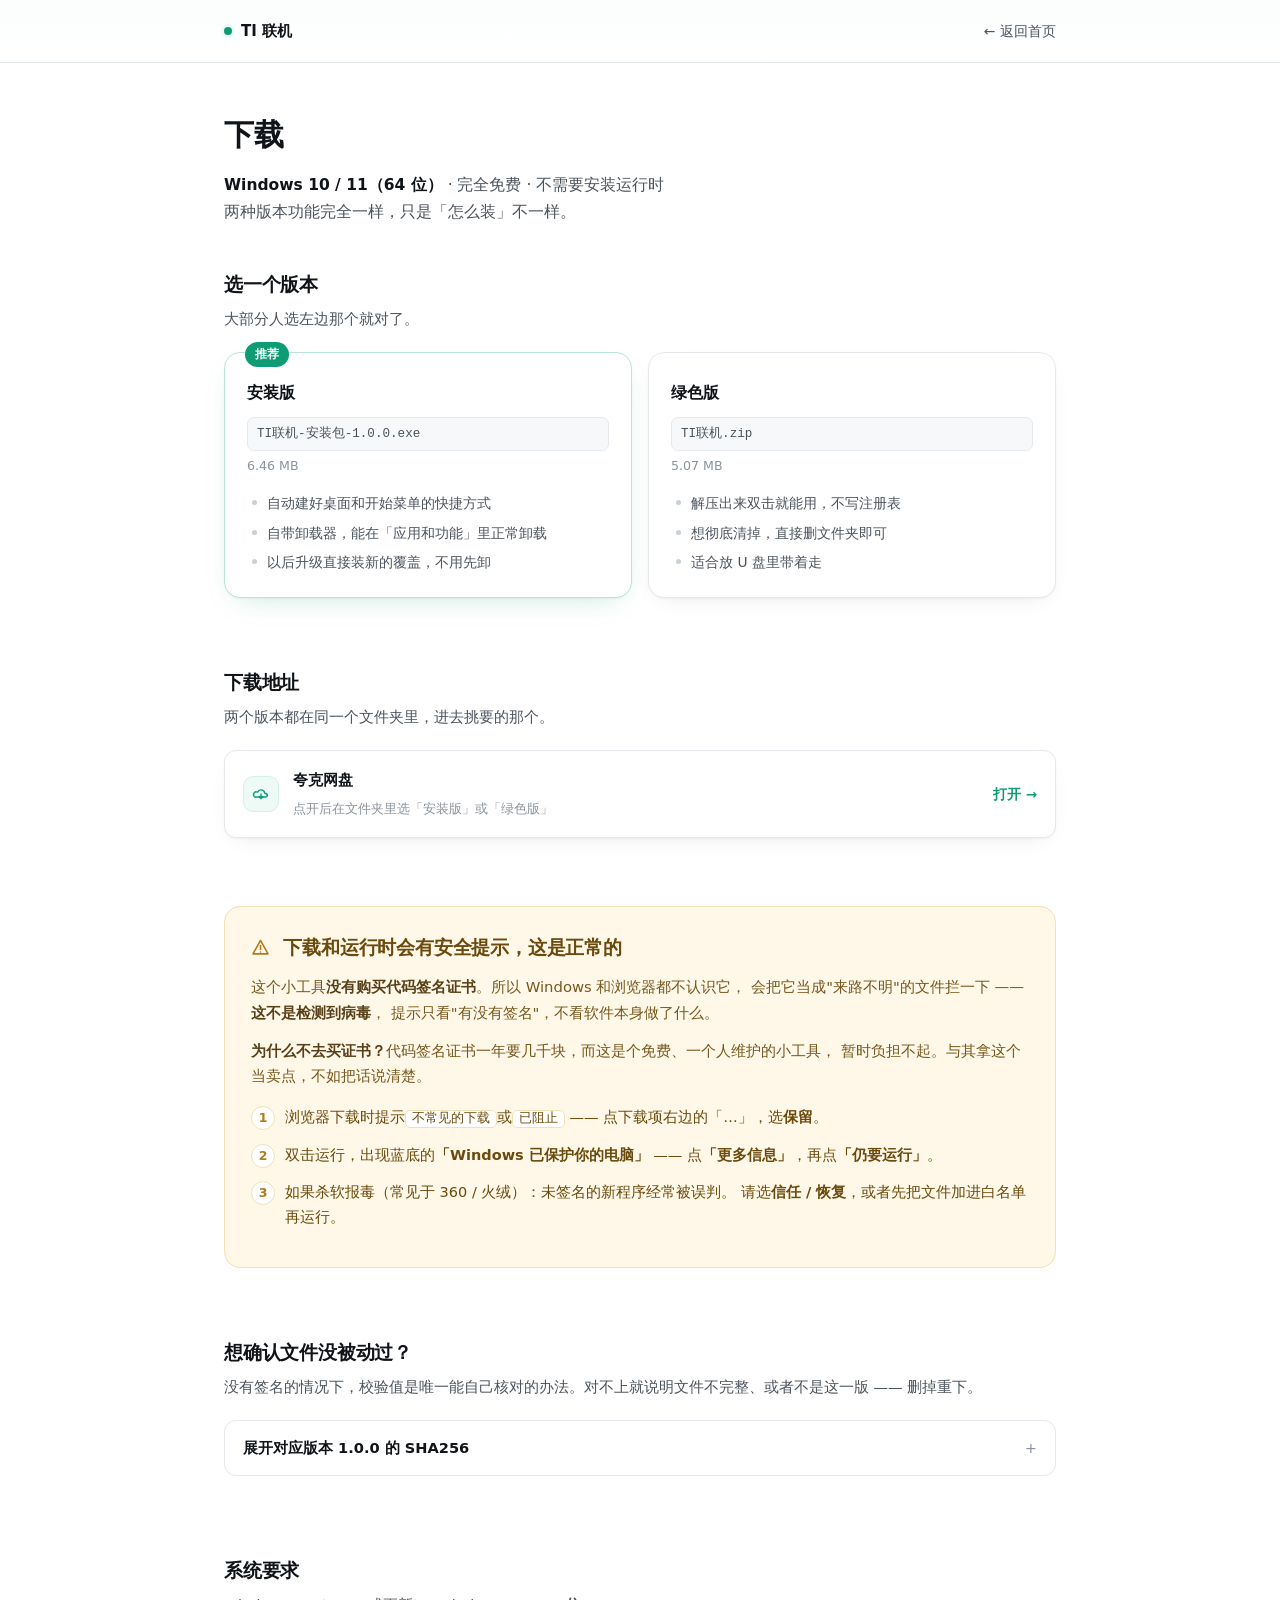
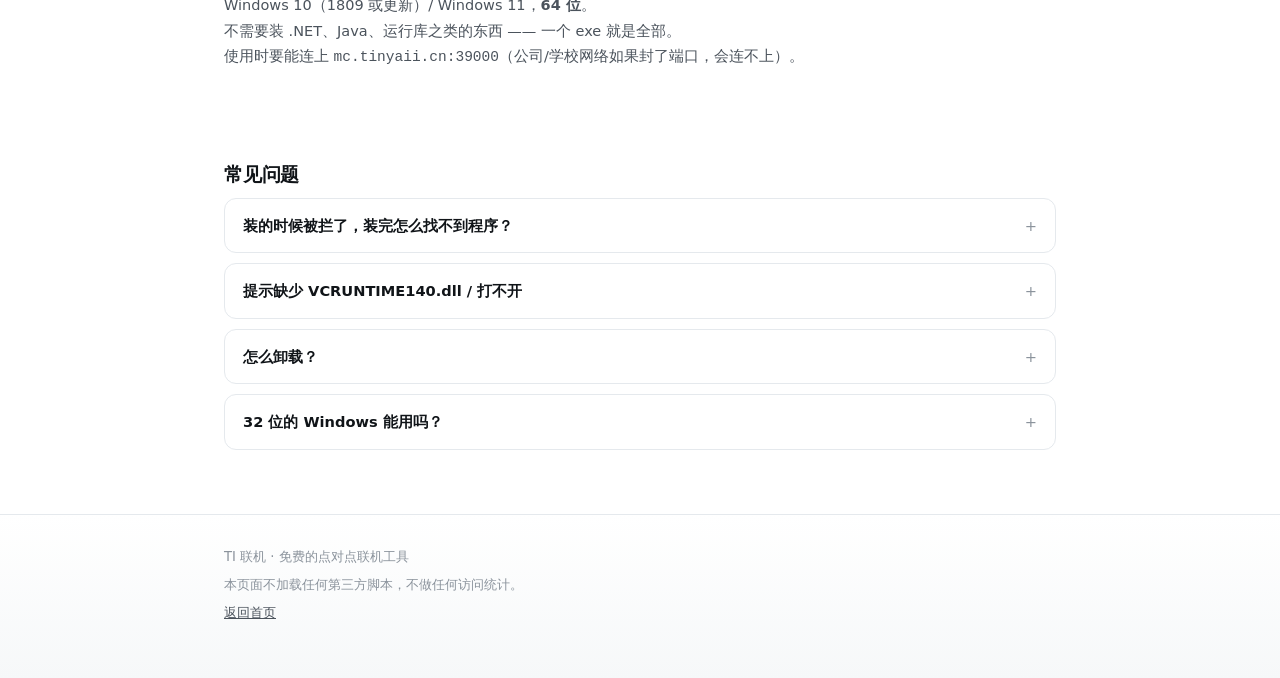
==== download.html @ bfa1cdee "下载页：更新校验值（首次公开发布的最终包）" ====
<!DOCTYPE html>
<html lang="zh-CN">
<head>
<meta charset="utf-8">
<meta name="viewport" content="width=device-width, initial-scale=1">
<title>下载 · TI 联机</title>
<meta name="description" content="下载 TI 联机：Windows 10/11 64 位，完全免费。推荐安装版。">

<!--
  这一页的规矩跟 index.html 一样（别破）：
    · 不放任何第三方脚本、统计代码、字体外链 ✓
    · 图标一律内联 SVG ✓
    · 配色/排版跟 index.html 是**同一套** —— 改主题色要两个文件一起改 ✗

  ⚠️ 硬编码在页面里的东西，换版本时必须一起改：
    · 版本号 1.0.0、两个文件名、文件大小、SHA256（`<details>` 里那两串）
    漏一个就会出现"页面上写着 1.0.0，网盘里已经是 1.0.1" ✗
-->

<style>
  :root {
    --fg: #101418;
    --fg2: #4b535c;
    --hint: #8b939c;
    --line: #e5e9ed;
    --soft: #f6f8f9;
    --accent: #0e9c74;
    --accent-2: #12b085;
    --accent-soft: #eefaf5;
    --warn: #b4791b;
    --warn-soft: #fff8e8;
    --warn-line: #f2e0b6;
    --radius: 16px;
    --shadow: 0 1px 2px rgba(16, 20, 24, .04), 0 8px 24px -12px rgba(16, 20, 24, .12);
  }
  * { box-sizing: border-box; }

  body {
    margin: 0;
    font-family: system-ui, -apple-system, "Segoe UI", "Microsoft YaHei", sans-serif;
    color: var(--fg);
    background: #fff;
    line-height: 1.75;
    -webkit-font-smoothing: antialiased;
  }
  .wrap { max-width: 880px; margin: 0 auto; padding: 0 24px; }

  /* ── 顶栏 ─────────────────────────────────────── */
  .top {
    border-bottom: 1px solid var(--line);
    background: linear-gradient(180deg, #fbfefd, #fff);
  }
  .top .wrap {
    display: flex; align-items: center; justify-content: space-between;
    height: 62px;
  }
  .brand {
    display: inline-flex; align-items: center; gap: 9px;
    text-decoration: none; color: var(--fg);
    font-weight: 650; font-size: 15px;
  }
  .brand .dot {
    width: 8px; height: 8px; border-radius: 50%;
    background: var(--accent); box-shadow: 0 0 0 3px var(--accent-soft);
  }
  .back { font-size: 14px; color: var(--fg2); text-decoration: none; }
  .back:hover { color: var(--accent); }

  /* ── 标题区 ───────────────────────────────────── */
  .head { padding: 46px 0 8px; }
  h1 { font-size: 30px; margin: 0 0 10px; font-weight: 700; letter-spacing: -.4px; }
  .lead { color: var(--fg2); font-size: 15.5px; margin: 0; }
  .lead b { color: var(--fg); font-weight: 600; }

  section { padding: 34px 0; }
  h2 {
    font-size: 19px; margin: 0 0 6px; font-weight: 650; letter-spacing: -.2px;
  }
  .sub { color: var(--fg2); font-size: 14.5px; margin: 0 0 20px; }
  p { margin: 0 0 12px; color: var(--fg2); font-size: 14.8px; }

  /* ── 版本卡 ───────────────────────────────────── */
  .vers { display: grid; gap: 16px; grid-template-columns: 1fr 1fr; }
  @media (max-width: 700px) { .vers { grid-template-columns: 1fr; } }

  .ver {
    position: relative;
    background: #fff; border: 1px solid var(--line);
    border-radius: var(--radius); padding: 22px 22px 18px;
    box-shadow: var(--shadow);
  }
  /* 推荐那个用主色描边 + 角标，**不用**放大或阴影对比 —— 两个都很好用，
     只是大部分人装安装版更省事 ✓ */
  .ver.rec { border-color: #b9e6d6; box-shadow: 0 1px 2px rgba(16,20,24,.04), 0 10px 28px -16px rgba(14,156,116,.35); }
  .ver.rec::after {
    content: "推荐";
    position: absolute; top: -11px; left: 20px;
    background: var(--accent); color: #fff;
    font-size: 12px; font-weight: 600; letter-spacing: .2px;
    padding: 2px 10px; border-radius: 999px;
  }
  .ver h3 { font-size: 16px; margin: 4px 0 4px; font-weight: 650; }
  .file {
    font-family: ui-monospace, SFMono-Regular, Menlo, Consolas, monospace;
    font-size: 12.6px; color: var(--fg2);
    background: var(--soft); border: 1px solid var(--line);
    border-radius: 7px; padding: 5px 9px;
    display: block; margin: 10px 0 4px;
    overflow-wrap: anywhere;
  }
  .size { font-size: 12.6px; color: var(--hint); margin: 0 0 14px; }
  .ver ul { margin: 0; padding: 0; list-style: none; }
  .ver li {
    position: relative; padding-left: 20px;
    font-size: 13.8px; color: var(--fg2); margin-bottom: 5px;
  }
  .ver li::before {
    content: ""; position: absolute; left: 5px; top: 9px;
    width: 5px; height: 5px; border-radius: 50%; background: #c9d1d8;
  }

  /* ── 渠道 ─────────────────────────────────────── */
  .chans { display: grid; gap: 12px; }
  .chan {
    display: flex; align-items: center; gap: 14px;
    padding: 15px 18px;
    background: #fff; border: 1px solid var(--line);
    border-radius: 12px; text-decoration: none; color: var(--fg);
    box-shadow: var(--shadow);
    transition: border-color .14s, transform .14s;
  }
  .chan:hover { border-color: #b9e6d6; transform: translateY(-1px); }
  .chan .ico {
    flex: 0 0 auto; width: 36px; height: 36px; border-radius: 10px;
    display: flex; align-items: center; justify-content: center;
    background: var(--accent-soft); border: 1px solid #d6f0e6;
  }
  .chan .ico svg { width: 18px; height: 18px; stroke: var(--accent); fill: none; stroke-width: 1.9; stroke-linecap: round; stroke-linejoin: round; }
  .chan .txt { flex: 1; min-width: 0; }
  .chan .name { font-weight: 600; font-size: 14.8px; }
  .chan .meta { font-size: 12.8px; color: var(--hint); }
  .chan .go { color: var(--accent); font-size: 13.5px; font-weight: 600; white-space: nowrap; }

  /* ── 提示框（没签名这件事，要显眼但不能像报错）── */
  .warn {
    background: var(--warn-soft);
    border: 1px solid var(--warn-line);
    border-radius: var(--radius);
    padding: 24px 26px;
  }
  .warn h2 { color: #6b4a0d; }
  .warn h2 .ico2 { vertical-align: -3px; margin-right: 7px; }
  .warn h2 .ico2 svg { width: 19px; height: 19px; stroke: var(--warn); fill: none; stroke-width: 2; stroke-linecap: round; stroke-linejoin: round; }
  .warn p { color: #6b4a0d; opacity: .92; }
  .warn p b { color: #4a3208; }
  .steps { counter-reset: w; margin: 16px 0 0; padding: 0; list-style: none; }
  .steps li {
    counter-increment: w; position: relative;
    padding: 0 0 0 34px; margin-bottom: 12px;
    font-size: 14.5px; color: #6b4a0d;
  }
  .steps li::before {
    content: counter(w);
    position: absolute; left: 0; top: 1px;
    width: 22px; height: 22px; border-radius: 50%;
    background: #fff; border: 1px solid var(--warn-line);
    color: var(--warn); font-size: 12.5px; font-weight: 700;
    display: flex; align-items: center; justify-content: center;
  }
  .steps code, .warn code {
    background: #fff; border: 1px solid var(--warn-line);
    padding: 1px 6px; border-radius: 5px;
    font-family: ui-monospace, Consolas, monospace; font-size: 12.6px;
  }

  /* ── 常见问题 ─────────────────────────────────── */
  details {
    border: 1px solid var(--line); border-radius: 12px;
    padding: 14px 18px; margin-bottom: 10px; background: #fff;
  }
  details[open] { box-shadow: var(--shadow); }
  summary {
    cursor: pointer; font-weight: 600; font-size: 14.6px;
    list-style: none; display: flex; justify-content: space-between; gap: 12px;
  }
  summary::-webkit-details-marker { display: none; }
  summary::after { content: "+"; color: var(--hint); font-weight: 400; }
  details[open] summary::after { content: "−"; }
  details p { margin: 12px 0 0; font-size: 14.2px; }

  .hash {
    font-family: ui-monospace, SFMono-Regular, Menlo, Consolas, monospace;
    font-size: 12.2px; color: var(--fg2);
    background: var(--soft); border: 1px solid var(--line);
    border-radius: 7px; padding: 9px 11px; margin: 8px 0 14px;
    overflow-wrap: anywhere; user-select: all;
  }
  .hash b { color: var(--fg); font-weight: 600; font-family: inherit; display: block; margin-bottom: 3px; }

  footer {
    border-top: 1px solid var(--line);
    background: linear-gradient(180deg, #fff, var(--soft));
    padding: 30px 0 50px; margin-top: 20px;
  }
  footer p { font-size: 13.2px; color: var(--hint); margin: 0 0 5px; }
  footer a { color: var(--fg2); }
</style>
</head>
<body>

<div class="top">
  <div class="wrap">
    <a class="brand" href="index.html"><span class="dot"></span>TI 联机</a>
    <a class="back" href="index.html">← 返回首页</a>
  </div>
</div>

<div class="wrap">
  <div class="head">
    <h1>下载</h1>
    <p class="lead">
      <b>Windows 10 / 11（64 位）</b> · 完全免费 · 不需要安装运行时<br>
      两种版本功能完全一样，只是「怎么装」不一样。
    </p>
  </div>

  <!-- ══════════ 版本 ══════════ -->
  <section>
    <h2>选一个版本</h2>
    <p class="sub">大部分人选左边那个就对了。</p>

    <div class="vers">
      <div class="ver rec">
        <h3>安装版</h3>
        <span class="file">TI联机-安装包-1.0.0.exe</span>
        <p class="size">6.46 MB</p>
        <ul>
          <li>自动建好桌面和开始菜单的快捷方式</li>
          <li>自带卸载器，能在「应用和功能」里正常卸载</li>
          <li>以后升级直接装新的覆盖，不用先卸</li>
        </ul>
      </div>

      <div class="ver">
        <h3>绿色版</h3>
        <span class="file">TI联机.zip</span>
        <p class="size">5.07 MB</p>
        <ul>
          <li>解压出来双击就能用，不写注册表</li>
          <li>想彻底清掉，直接删文件夹即可</li>
          <li>适合放 U 盘里带着走</li>
        </ul>
      </div>
    </div>
  </section>

  <!-- ══════════ 渠道 ══════════ -->
  <section>
    <h2>下载地址</h2>
    <p class="sub">两个版本都在同一个文件夹里，进去挑要的那个。</p>

    <div class="chans">
      <a class="chan" href="https://pan.quark.cn/s/40f876a211f3" target="_blank" rel="noopener noreferrer">
        <span class="ico">
          <svg viewBox="0 0 24 24"><path d="M20.5 14.5a3.5 3.5 0 0 0-3.5-3.5 5 5 0 0 0-9.6-1.4A3.6 3.6 0 0 0 4 16h13a3.5 3.5 0 0 0 3.5-1.5Z"/><path d="M12 12v6"/><path d="m9.5 15.5 2.5 2.5 2.5-2.5"/></svg>
        </span>
        <span class="txt">
          <span class="name">夸克网盘</span><br>
          <span class="meta">点开后在文件夹里选「安装版」或「绿色版」</span>
        </span>
        <span class="go">打开 →</span>
      </a>

      <!-- 以后加渠道就照着上面这块复制一份，换掉 href / 名字 / 说明 ✓ -->
    </div>
  </section>

  <!-- ══════════ 安全提示（重点） ══════════ -->
  <section>
    <div class="warn">
      <h2>
        <span class="ico2"><svg viewBox="0 0 24 24"><path d="M12 3 2.5 20h19z"/><path d="M12 9.5v5"/><path d="M12 17.6v.1"/></svg></span>
        下载和运行时会有安全提示，这是正常的
      </h2>
      <p>
        这个小工具<b>没有购买代码签名证书</b>。所以 Windows 和浏览器都不认识它，
        会把它当成"来路不明"的文件拦一下 —— <b>这不是检测到病毒</b>，
        提示只看"有没有签名"，不看软件本身做了什么。
      </p>
      <p>
        <b>为什么不去买证书？</b>代码签名证书一年要几千块，而这是个免费、一个人维护的小工具，
        暂时负担不起。与其拿这个当卖点，不如把话说清楚。
      </p>

      <ol class="steps">
        <li>
          浏览器下载时提示<code>不常见的下载</code>或<code>已阻止</code> ——
          点下载项右边的「…」，选<b>保留</b>。
        </li>
        <li>
          双击运行，出现蓝底的<b>「Windows 已保护你的电脑」</b> ——
          点<b>「更多信息」</b>，再点<b>「仍要运行」</b>。
        </li>
        <li>
          如果杀软报毒（常见于 360 / 火绒）：未签名的新程序经常被误判。
          请选<b>信任 / 恢复</b>，或者先把文件加进白名单再运行。
        </li>
      </ol>
    </div>
  </section>

  <!-- ══════════ 校验 ══════════ -->
  <section>
    <h2>想确认文件没被动过？</h2>
    <p class="sub">
      没有签名的情况下，校验值是唯一能自己核对的办法。对不上就说明文件不完整、或者不是这一版 ——
      删掉重下。
    </p>
    <details>
      <summary>展开对应版本 1.0.0 的 SHA256</summary>
      <p>Windows 上在文件所在目录打开 PowerShell，运行 <code>Get-FileHash 文件名 -Algorithm SHA256</code>，对比下面这串。</p>
      <div class="hash"><b>TI联机-安装包-1.0.0.exe</b>b7147c77853a72775f4ddd840be5ca00e1026f063c3a50aef4e646d8b751ac70</div>
      <div class="hash"><b>TI联机.zip</b>e52bb75b97562bea80c7590fb6928999386369133521e5817d3bb708c3403a9c</div>
    </details>
  </section>

  <!-- ══════════ 系统要求 / 常见问题 ══════════ -->
  <section>
    <h2>系统要求</h2>
    <p class="sub">
      Windows 10（1809 或更新）/ Windows 11，<b>64 位</b>。<br>
      不需要装 .NET、Java、运行库之类的东西 —— 一个 exe 就是全部。<br>
      使用时要能连上 <code>mc.tinyaii.cn:39000</code>（公司/学校网络如果封了端口，会连不上）。
    </p>
  </section>

  <section>
    <h2>常见问题</h2>

    <details>
      <summary>装的时候被拦了，装完怎么找不到程序？</summary>
      <p>
        安装版会在桌面和开始菜单里建「TI 联机」。如果桌面没有，去开始菜单搜「TI 联机」；
        再不行就从安装目录直接双击 <code>TI联机.exe</code>。
      </p>
    </details>

    <details>
      <summary>提示缺少 VCRUNTIME140.dll / 打不开</summary>
      <p>
        这个程序是静态编译的，<b>不需要</b>额外运行库。真遇到这种提示，
        多半是下载不完整（文件被截断）—— 按上面的校验值核对一下，对不上就重下。
      </p>
    </details>

    <details>
      <summary>怎么卸载？</summary>
      <p>
        安装版：开始菜单 →「卸载 TI 联机」，或者「设置 → 应用 → 已安装的应用」里找到它卸载。<br>
        绿色版：直接删掉解压出来的文件夹。它在 <code>%AppData%\p2plink</code> 里存了登录状态和设置，
        想彻底清干净就一起删掉。
      </p>
    </details>

    <details>
      <summary>32 位的 Windows 能用吗？</summary>
      <p>不能，只提供 64 位版本。现在的 Windows 10/11 基本都是 64 位。</p>
    </details>
  </section>
</div>

<footer>
  <div class="wrap">
    <p>TI 联机 · 免费的点对点联机工具</p>
    <p>本页面不加载任何第三方脚本，不做任何访问统计。</p>
    <p><a href="index.html">返回首页</a></p>
  </div>
</footer>

</body>
</html>
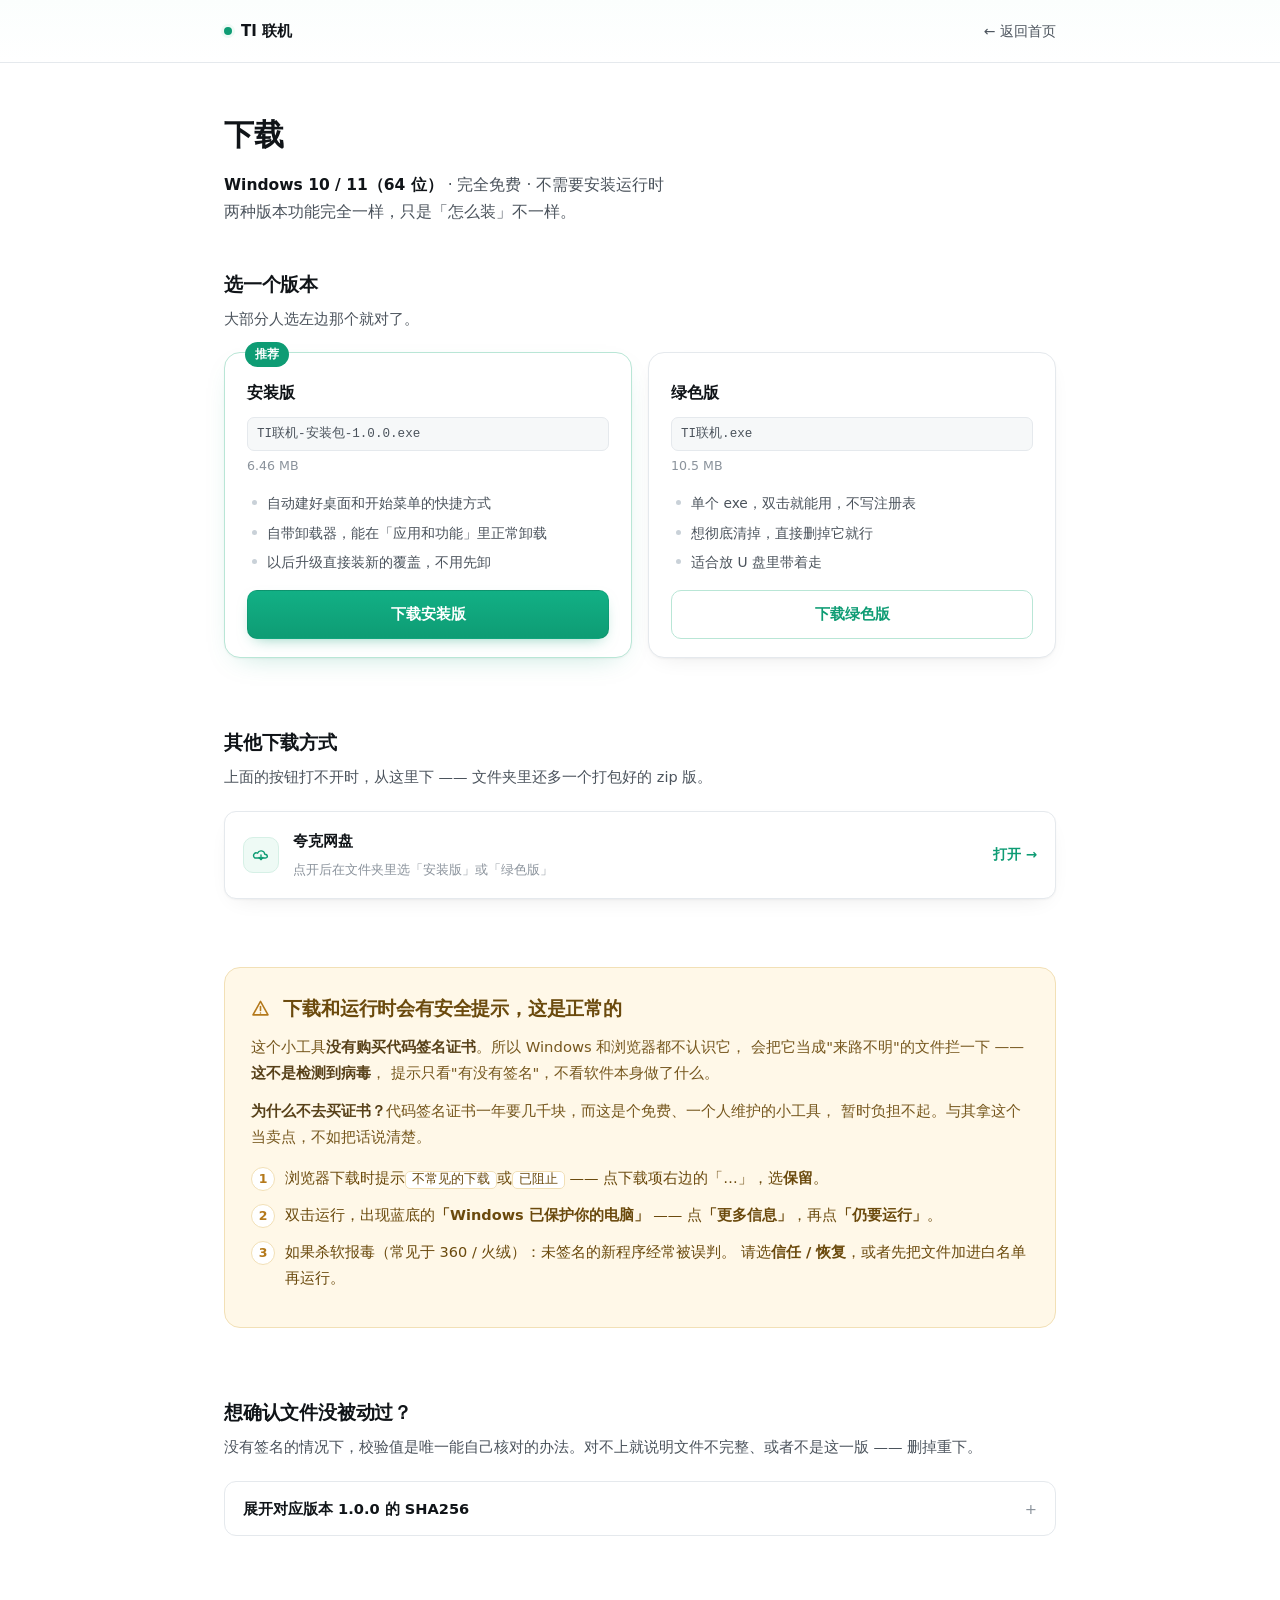
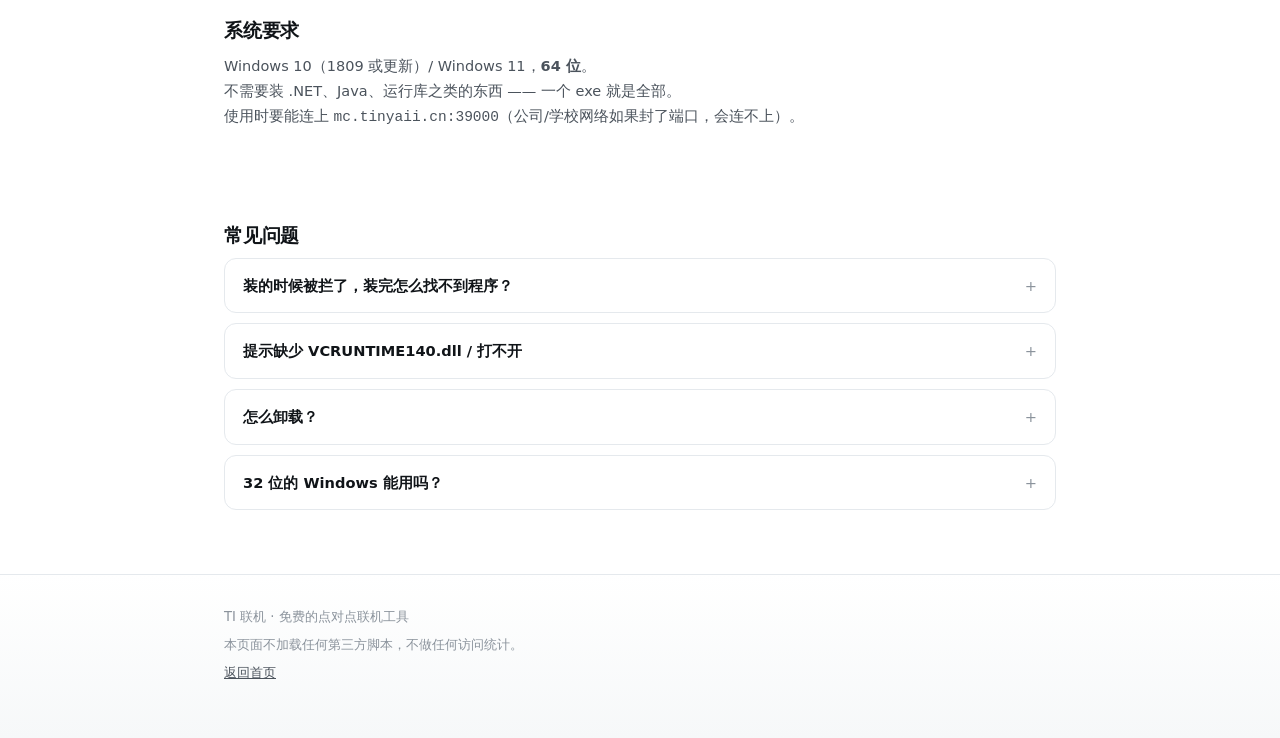
==== commit 78283989: "下载页：加两个直链下载" ====
--- a/download.html
+++ b/download.html
@@ -119,6 +119,23 @@
     width: 5px; height: 5px; border-radius: 50%; background: #c9d1d8;
   }
 
+  /* 版本卡里的下载按钮：主推那个用实心，另一个用描边 */
+  .dl {
+    display: block; text-align: center; text-decoration: none;
+    margin-top: 16px; padding: 11px 16px; border-radius: 10px;
+    font-size: 14.5px; font-weight: 600;
+    background: linear-gradient(180deg, var(--accent-2), var(--accent));
+    color: #fff; border: 1px solid rgba(0, 0, 0, .06);
+    box-shadow: 0 6px 16px -8px rgba(14, 156, 116, .6);
+    transition: transform .12s, box-shadow .12s;
+  }
+  .dl:hover { transform: translateY(-1px); box-shadow: 0 10px 22px -10px rgba(14, 156, 116, .65); }
+  .dl.ghost {
+    background: #fff; color: var(--accent);
+    border: 1px solid #b9e6d6; box-shadow: none;
+  }
+  .dl.ghost:hover { background: var(--accent-soft); box-shadow: none; }
+
   /* ── 渠道 ─────────────────────────────────────── */
   .chans { display: grid; gap: 12px; }
   .chan {
@@ -239,25 +256,27 @@
           <li>自带卸载器，能在「应用和功能」里正常卸载</li>
           <li>以后升级直接装新的覆盖，不用先卸</li>
         </ul>
+        <a class="dl" href="https://links.8uid.com/d/8q8vcv1jigvc">下载安装版</a>
       </div>
 
       <div class="ver">
         <h3>绿色版</h3>
-        <span class="file">TI联机.zip</span>
-        <p class="size">5.07 MB</p>
+        <span class="file">TI联机.exe</span>
+        <p class="size">10.5 MB</p>
         <ul>
-          <li>解压出来双击就能用，不写注册表</li>
-          <li>想彻底清掉，直接删文件夹即可</li>
+          <li>单个 exe，双击就能用，不写注册表</li>
+          <li>想彻底清掉，直接删掉它就行</li>
           <li>适合放 U 盘里带着走</li>
         </ul>
+        <a class="dl ghost" href="https://links.8uid.com/d/708bezl0x76i">下载绿色版</a>
       </div>
     </div>
   </section>
 
   <!-- ══════════ 渠道 ══════════ -->
   <section>
-    <h2>下载地址</h2>
-    <p class="sub">两个版本都在同一个文件夹里，进去挑要的那个。</p>
+    <h2>其他下载方式</h2>
+    <p class="sub">上面的按钮打不开时，从这里下 —— 文件夹里还多一个打包好的 zip 版。</p>
 
     <div class="chans">
       <a class="chan" href="https://pan.quark.cn/s/40f876a211f3" target="_blank" rel="noopener noreferrer">
@@ -320,7 +339,8 @@
       <summary>展开对应版本 1.0.0 的 SHA256</summary>
       <p>Windows 上在文件所在目录打开 PowerShell，运行 <code>Get-FileHash 文件名 -Algorithm SHA256</code>，对比下面这串。</p>
       <div class="hash"><b>TI联机-安装包-1.0.0.exe</b>b7147c77853a72775f4ddd840be5ca00e1026f063c3a50aef4e646d8b751ac70</div>
-      <div class="hash"><b>TI联机.zip</b>e52bb75b97562bea80c7590fb6928999386369133521e5817d3bb708c3403a9c</div>
+      <div class="hash"><b>TI联机.exe</b>403f46ccda5141aa979cc3e3a6c25e65d036acb291ab391121dc7ec84c1d8e56</div>
+      <div class="hash"><b>TI联机.zip（夸克网盘里那个）</b>e52bb75b97562bea80c7590fb6928999386369133521e5817d3bb708c3403a9c</div>
     </details>
   </section>
 
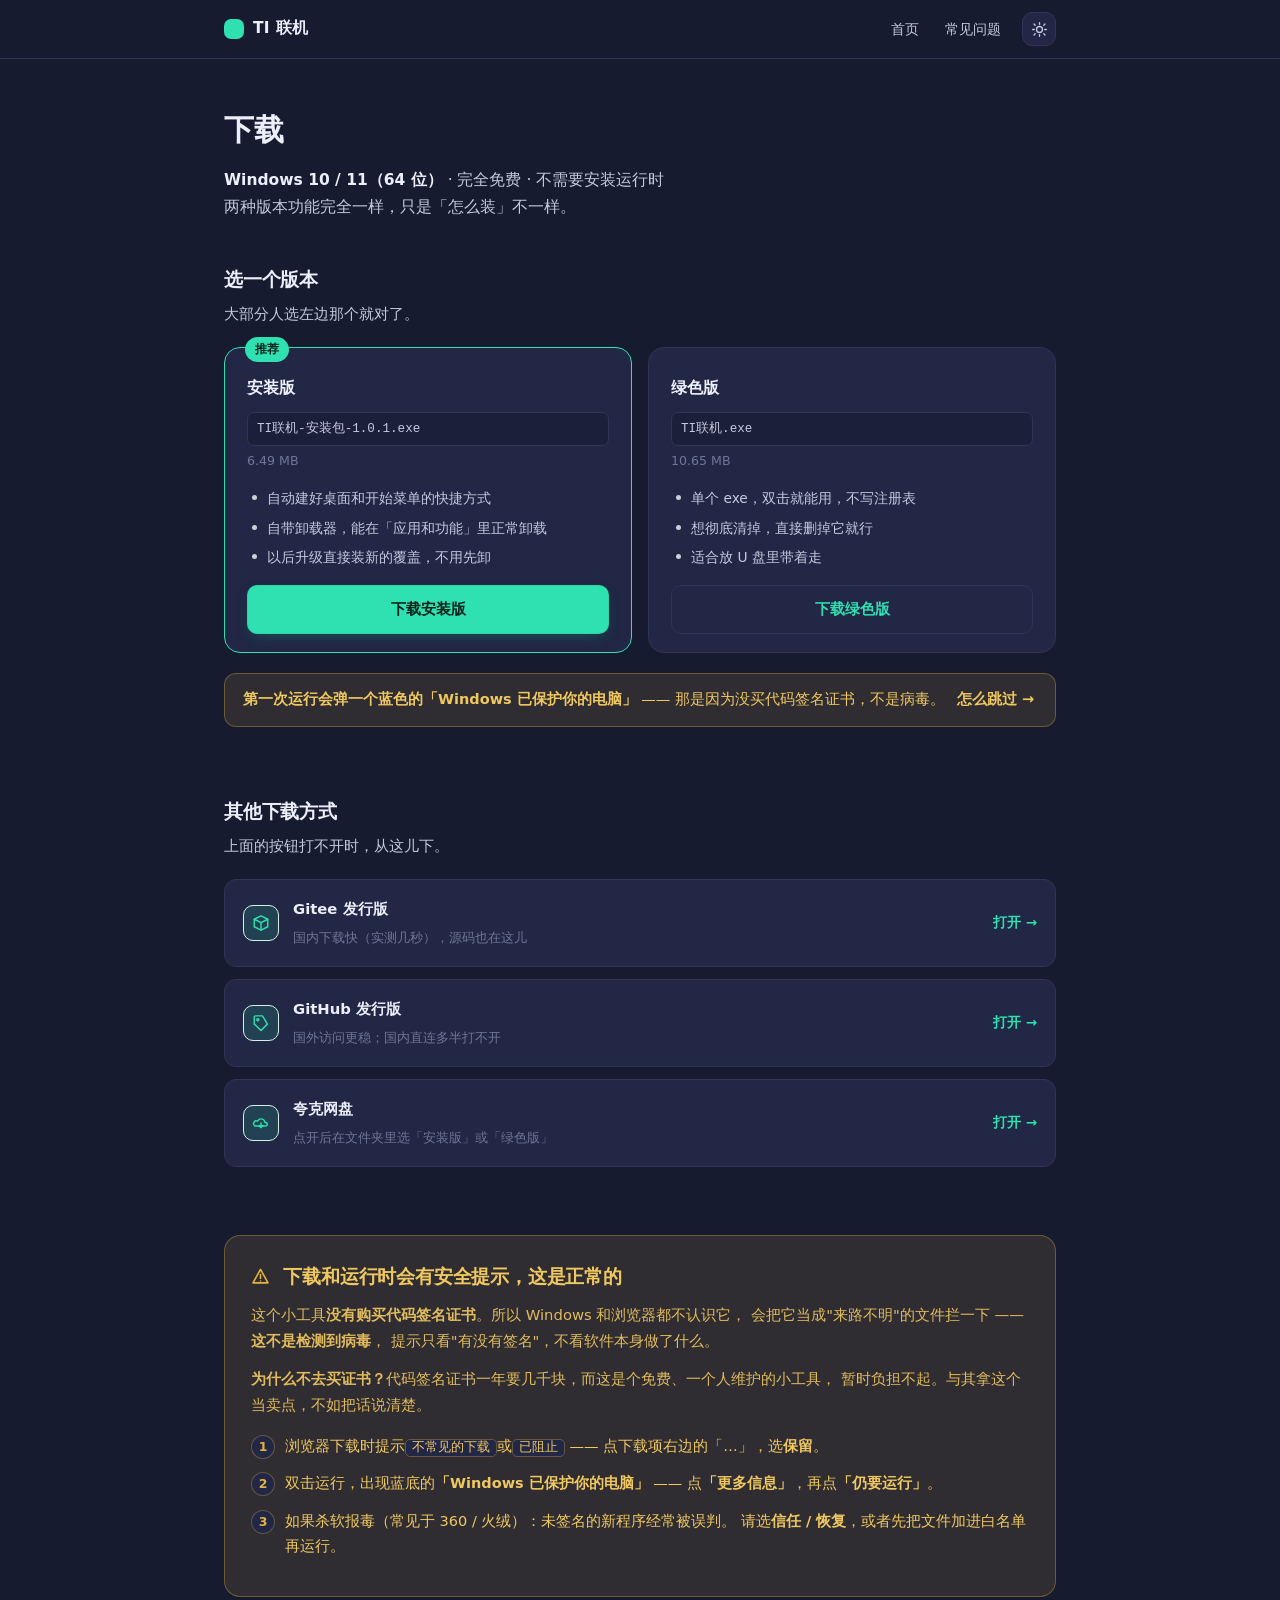
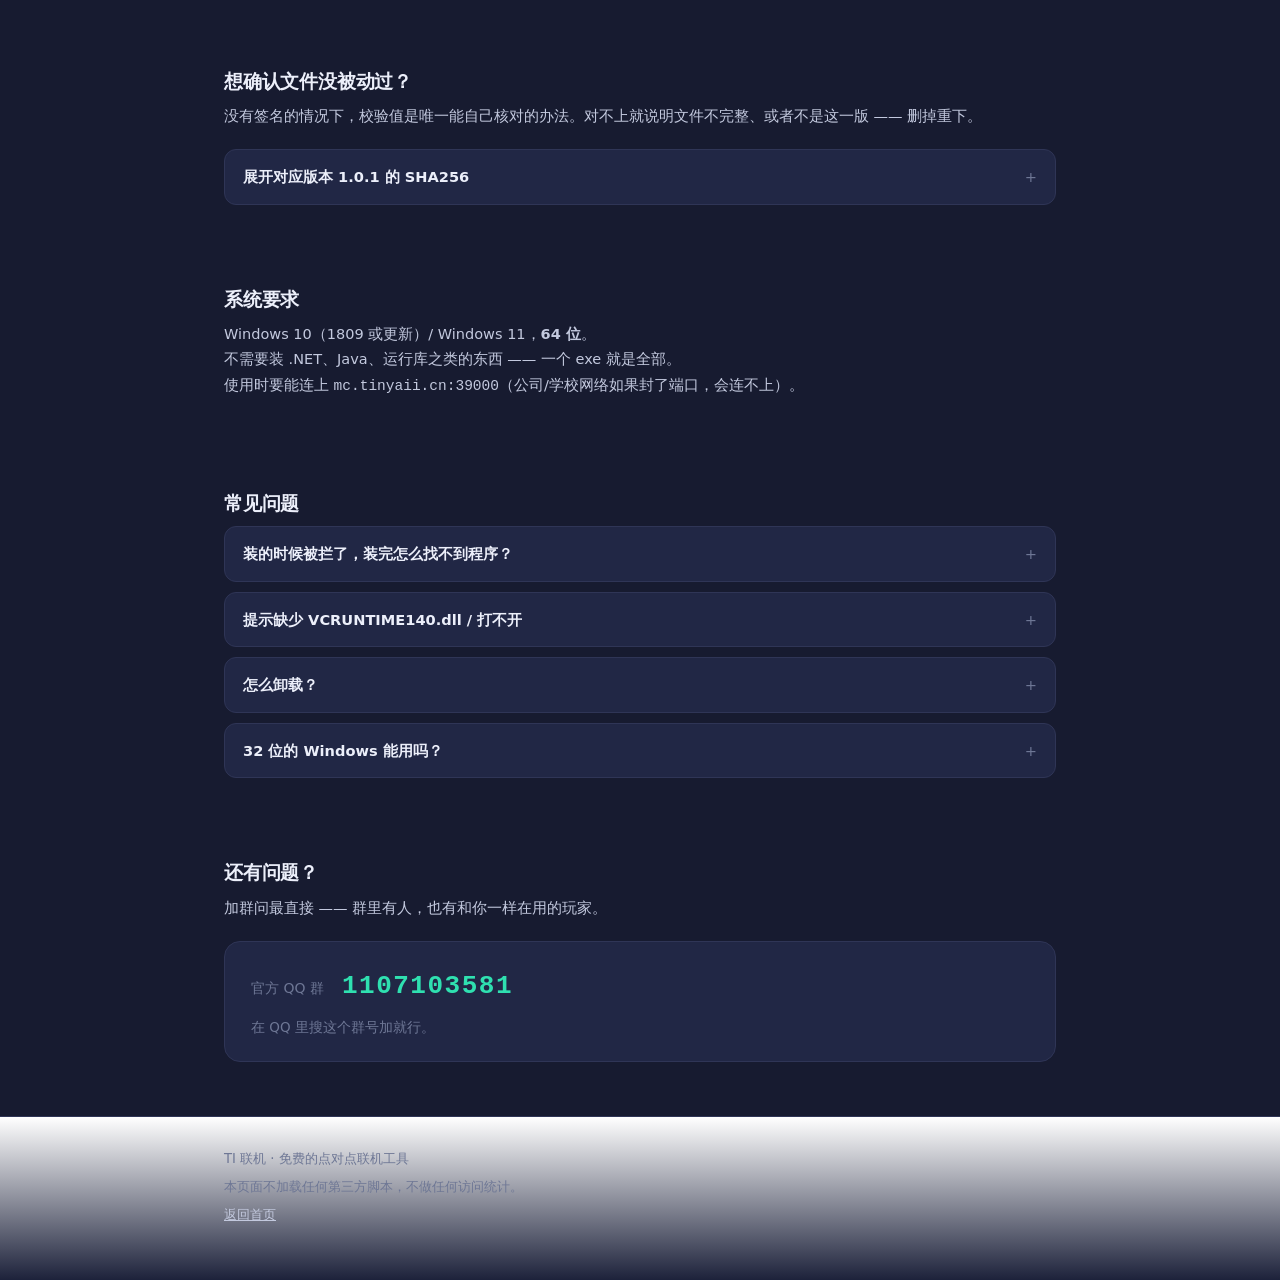
==== commit f7d5ffcc: "移除面板源码：面板改为私有维护，公开仓库不再包含 cmd/panel" ====
--- a/download.html
+++ b/download.html
@@ -2,6 +2,11 @@
 <html lang="zh-CN">
 <head>
 <meta charset="utf-8">
+<link rel="icon" type="image/png" sizes="16x16" href="favicon-16.png">
+<link rel="icon" type="image/png" sizes="32x32" href="favicon-32.png">
+<link rel="icon" type="image/png" sizes="48x48" href="favicon-48.png">
+<link rel="apple-touch-icon" href="apple-touch-icon.png">
+
 <meta name="viewport" content="width=device-width, initial-scale=1">
 <title>下载 · TI 联机</title>
 <meta name="description" content="下载 TI 联机：Windows 10/11 64 位，完全免费。推荐安装版。">
@@ -13,33 +18,97 @@
     · 配色/排版跟 index.html 是**同一套** —— 改主题色要两个文件一起改 ✗
 
   ⚠️ 硬编码在页面里的东西，换版本时必须一起改：
-    · 版本号 1.0.0、两个文件名、文件大小、SHA256（`<details>` 里那两串）
-    漏一个就会出现"页面上写着 1.0.0，网盘里已经是 1.0.1" ✗
+    · 版本号 1.0.1、两个文件名、文件大小、SHA256（`<details>` 里那两串）
+    漏一个就会出现"页面上写着 1.0.1，网盘里已经是 1.0.2" ✗
 -->
 
+<script>
+  (function () {
+    var t = 'dark';
+    try { t = localStorage.getItem('ti-theme') || 'dark'; } catch (e) {}
+    document.documentElement.setAttribute('data-theme', t);
+  })();
+</script>
 <style>
+  /* 配色：两套，默认深色 —— 跟 index.html 同一套值（照抄客户端）✓ */
   :root {
+    --bg: #171b30;
+    --bg2: #12152a;
+    --card: #212745;
+    --soft: #1b2039;
+    --line: #2f3556;
+    --line-soft: #272c4a;
+    --fg: #eceffa;
+    --fg2: #c3c9de;
+    --hint: #6e7795;
+    --accent: #2fe0b0;
+    --accent-fg: #08211b;
+    --accent-soft: rgba(47, 224, 176, .14);
+    --warn: #e3b341;
+    --warn-soft: rgba(227, 179, 65, .12);
+    --warn-line: rgba(227, 179, 65, .34);
+    --warn-fg: #f0c860;
+    --ok: #4ade80;
+    --err: #ff7b7b;
+    --radius: 16px;
+    --shadow: none;
+    color-scheme: dark;
+  }
+
+  [data-theme="light"] {
+    --bg: #ffffff;
+    --bg2: #f6f7f9;
+    --card: #ffffff;
+    --soft: #f6f8f9;
+    --line: #e5e9ed;
+    --line-soft: #eff1f4;
     --fg: #101418;
     --fg2: #4b535c;
     --hint: #8b939c;
-    --line: #e5e9ed;
-    --soft: #f6f8f9;
-    --accent: #0e9c74;
-    --accent-2: #12b085;
-    --accent-soft: #eefaf5;
+    --accent: #4f46e5;
+    --accent-fg: #ffffff;
+    --accent-soft: #eef0ff;
     --warn: #b4791b;
     --warn-soft: #fff8e8;
     --warn-line: #f2e0b6;
-    --radius: 16px;
+    --warn-fg: #6b4a0d;
+    --ok: #12a05c;
+    --err: #d23b3b;
     --shadow: 0 1px 2px rgba(16, 20, 24, .04), 0 8px 24px -12px rgba(16, 20, 24, .12);
-  }
+    color-scheme: light;
+  }
+
+  /* 顶部导航（下载页用简化版） */
+  .nav { position: fixed; top: 0; left: 0; right: 0; z-index: 50;
+         background: var(--bg); border-bottom: 1px solid var(--line); }
+  .nav-in { display: flex; align-items: center; gap: 20px; height: 58px; }
+  .nav-brand { display: flex; align-items: center; gap: 9px;
+               font-size: 15.5px; font-weight: 700; color: var(--fg);
+               text-decoration: none; letter-spacing: .3px; }
+  .nav-brand .mark { width: 20px; height: 20px; border-radius: 7px; flex: none; background: var(--accent); }
+  .nav-links { display: flex; align-items: center; gap: 4px; margin-left: auto; }
+  .nav-links > a { padding: 7px 11px; border-radius: 9px; font-size: 14px;
+                   color: var(--fg2); text-decoration: none; }
+  .nav-links > a:hover { background: var(--accent-soft); color: var(--accent); }
+  .theme-btn { display: flex; align-items: center; justify-content: center;
+               width: 34px; height: 34px; margin-left: 6px;
+               border: 1px solid var(--line); border-radius: 10px;
+               background: var(--card); color: var(--fg2); cursor: pointer; padding: 0; }
+  .theme-btn:hover { color: var(--accent); border-color: var(--accent); }
+  .theme-btn svg { width: 17px; height: 17px; stroke: currentColor; fill: none;
+                   stroke-width: 1.9; stroke-linecap: round; stroke-linejoin: round; }
+  .ico-sun { display: block; } .ico-moon { display: none; }
+  [data-theme="light"] .ico-sun { display: none; }
+  [data-theme="light"] .ico-moon { display: block; }
+
   * { box-sizing: border-box; }
 
   body {
     margin: 0;
     font-family: system-ui, -apple-system, "Segoe UI", "Microsoft YaHei", sans-serif;
     color: var(--fg);
-    background: #fff;
+    background: var(--bg);
+    padding-top: 58px;   /* 给固定导航让位 */
     line-height: 1.75;
     -webkit-font-smoothing: antialiased;
   }
@@ -48,7 +117,7 @@
   /* ── 顶栏 ─────────────────────────────────────── */
   .top {
     border-bottom: 1px solid var(--line);
-    background: linear-gradient(180deg, #fbfefd, #fff);
+    background: linear-gradient(180deg, var(--bg2), var(--bg));
   }
   .top .wrap {
     display: flex; align-items: center; justify-content: space-between;
@@ -85,17 +154,17 @@
 
   .ver {
     position: relative;
-    background: #fff; border: 1px solid var(--line);
+    background: var(--card); border: 1px solid var(--line);
     border-radius: var(--radius); padding: 22px 22px 18px;
     box-shadow: var(--shadow);
   }
   /* 推荐那个用主色描边 + 角标，**不用**放大或阴影对比 —— 两个都很好用，
      只是大部分人装安装版更省事 ✓ */
-  .ver.rec { border-color: #b9e6d6; box-shadow: 0 1px 2px rgba(16,20,24,.04), 0 10px 28px -16px rgba(14,156,116,.35); }
+  .ver.rec { border-color: var(--accent); box-shadow: var(--shadow); }
   .ver.rec::after {
     content: "推荐";
     position: absolute; top: -11px; left: 20px;
-    background: var(--accent); color: #fff;
+    background: var(--accent); color: var(--accent-fg);
     font-size: 12px; font-weight: 600; letter-spacing: .2px;
     padding: 2px 10px; border-radius: 999px;
   }
@@ -124,15 +193,15 @@
     display: block; text-align: center; text-decoration: none;
     margin-top: 16px; padding: 11px 16px; border-radius: 10px;
     font-size: 14.5px; font-weight: 600;
-    background: linear-gradient(180deg, var(--accent-2), var(--accent));
-    color: #fff; border: 1px solid rgba(0, 0, 0, .06);
+    background: var(--accent);
+    color: var(--accent-fg); border: 1px solid rgba(0, 0, 0, .06);
     box-shadow: 0 6px 16px -8px rgba(14, 156, 116, .6);
     transition: transform .12s, box-shadow .12s;
   }
-  .dl:hover { transform: translateY(-1px); box-shadow: 0 10px 22px -10px rgba(14, 156, 116, .65); }
+  .dl:hover { transform: translateY(-1px); }
   .dl.ghost {
-    background: #fff; color: var(--accent);
-    border: 1px solid #b9e6d6; box-shadow: none;
+    background: var(--card); color: var(--accent);
+    border: 1px solid var(--line); box-shadow: none;
   }
   .dl.ghost:hover { background: var(--accent-soft); box-shadow: none; }
 
@@ -141,12 +210,12 @@
   .chan {
     display: flex; align-items: center; gap: 14px;
     padding: 15px 18px;
-    background: #fff; border: 1px solid var(--line);
+    background: var(--card); border: 1px solid var(--line);
     border-radius: 12px; text-decoration: none; color: var(--fg);
     box-shadow: var(--shadow);
     transition: border-color .14s, transform .14s;
   }
-  .chan:hover { border-color: #b9e6d6; transform: translateY(-1px); }
+  .chan:hover { border-color: var(--accent); transform: translateY(-1px); }
   .chan .ico {
     flex: 0 0 auto; width: 36px; height: 36px; border-radius: 10px;
     display: flex; align-items: center; justify-content: center;
@@ -157,6 +226,42 @@
   .chan .name { font-weight: 600; font-size: 14.8px; }
   .chan .meta { font-size: 12.8px; color: var(--hint); }
   .chan .go { color: var(--accent); font-size: 13.5px; font-weight: 600; white-space: nowrap; }
+
+  /* 官方群（2026-10-19 加）。
+     📌 群号用等宽字体 + user-select:all —— 点一下就整段选中，方便复制去 QQ 搜 ✓ */
+  .qq {
+    display: flex; align-items: baseline; gap: 6px 18px; flex-wrap: wrap;
+    padding: 22px 26px;
+    border: 1px solid var(--line); border-radius: var(--radius);
+    background: var(--card); box-shadow: var(--shadow);
+  }
+  .qq-label { font-size: 14px; color: var(--hint); }
+  .qq-num {
+    font-family: ui-monospace, Consolas, "Courier New", monospace;
+    font-size: 26px; font-weight: 700; letter-spacing: 1.5px;
+    color: var(--accent);
+    user-select: all; -webkit-user-select: all;
+  }
+  .qq-tip { font-size: 13.5px; color: var(--hint); flex-basis: 100%; }
+
+  /* 下载按钮正下方那条**一句话**提示（2026-10-19 加）。
+     🩸 详细的三步说明本来就有（下面 #warn 那节），但它在页面第 4 屏 ——
+        很多人点了下载、被蓝框拦住、回来根本翻不到 ✗
+     ⇒ 这儿只放一句「会弹框、不是病毒」+ 一个锚点过去，
+        三步骤**不在这里重抄一遍**（两处写就会分叉）✓ */
+  .dlhint {
+    display: flex; align-items: baseline; gap: 12px; flex-wrap: wrap;
+    margin: 20px 0 0; padding: 13px 18px;
+    background: var(--warn-soft); border: 1px solid var(--warn-line);
+    border-radius: 12px;
+    font-size: 14.5px; color: var(--warn-fg);
+  }
+  .dlhint b { color: var(--warn-fg); }
+  .dlhint a {
+    color: var(--warn-fg); font-weight: 700; text-decoration: none;
+    white-space: nowrap;
+  }
+  .dlhint a:hover { text-decoration: underline; }
 
   /* ── 提示框（没签名这件事，要显眼但不能像报错）── */
   .warn {
@@ -165,27 +270,27 @@
     border-radius: var(--radius);
     padding: 24px 26px;
   }
-  .warn h2 { color: #6b4a0d; }
+  .warn h2 { color: var(--warn-fg); }
   .warn h2 .ico2 { vertical-align: -3px; margin-right: 7px; }
   .warn h2 .ico2 svg { width: 19px; height: 19px; stroke: var(--warn); fill: none; stroke-width: 2; stroke-linecap: round; stroke-linejoin: round; }
-  .warn p { color: #6b4a0d; opacity: .92; }
-  .warn p b { color: #4a3208; }
+  .warn p { color: var(--warn-fg); opacity: .92; }
+  .warn p b { color: var(--warn-fg); }
   .steps { counter-reset: w; margin: 16px 0 0; padding: 0; list-style: none; }
   .steps li {
     counter-increment: w; position: relative;
     padding: 0 0 0 34px; margin-bottom: 12px;
-    font-size: 14.5px; color: #6b4a0d;
+    font-size: 14.5px; color: var(--warn-fg);
   }
   .steps li::before {
     content: counter(w);
     position: absolute; left: 0; top: 1px;
     width: 22px; height: 22px; border-radius: 50%;
-    background: #fff; border: 1px solid var(--warn-line);
+    background: var(--card); border: 1px solid var(--warn-line);
     color: var(--warn); font-size: 12.5px; font-weight: 700;
     display: flex; align-items: center; justify-content: center;
   }
   .steps code, .warn code {
-    background: #fff; border: 1px solid var(--warn-line);
+    background: var(--card); border: 1px solid var(--warn-line);
     padding: 1px 6px; border-radius: 5px;
     font-family: ui-monospace, Consolas, monospace; font-size: 12.6px;
   }
@@ -193,7 +298,7 @@
   /* ── 常见问题 ─────────────────────────────────── */
   details {
     border: 1px solid var(--line); border-radius: 12px;
-    padding: 14px 18px; margin-bottom: 10px; background: #fff;
+    padding: 14px 18px; margin-bottom: 10px; background: var(--card);
   }
   details[open] { box-shadow: var(--shadow); }
   summary {
@@ -225,12 +330,21 @@
 </head>
 <body>
 
-<div class="top">
-  <div class="wrap">
-    <a class="brand" href="index.html"><span class="dot"></span>TI 联机</a>
-    <a class="back" href="index.html">← 返回首页</a>
+<header class="nav">
+  <div class="wrap nav-in">
+    <a class="nav-brand" href="index.html"><span class="mark"></span>TI 联机</a>
+    <nav class="nav-links">
+      <a href="index.html">首页</a>
+      <a href="index.html#faq">常见问题</a>
+      <button class="theme-btn" onclick="toggleTheme()" aria-label="切换深浅配色" title="切换深浅配色">
+        <svg class="ico-sun" viewBox="0 0 24 24"><circle cx="12" cy="12" r="4.2"/><path d="M12 2.4v2.2M12 19.4v2.2M4.3 4.3l1.6 1.6M18.1 18.1l1.6 1.6M2.4 12h2.2M19.4 12h2.2M4.3 19.7l1.6-1.6M18.1 5.9l1.6-1.6"/></svg>
+        <svg class="ico-moon" viewBox="0 0 24 24"><path d="M20 14.5A8.2 8.2 0 0 1 9.5 4a8.5 8.5 0 1 0 10.5 10.5Z"/></svg>
+      </button>
+    </nav>
   </div>
-</div>
+</header>
+
+
 
 <div class="wrap">
   <div class="head">
@@ -249,36 +363,66 @@
     <div class="vers">
       <div class="ver rec">
         <h3>安装版</h3>
-        <span class="file">TI联机-安装包-1.0.0.exe</span>
-        <p class="size">6.46 MB</p>
+        <span class="file">TI联机-安装包-1.0.1.exe</span>
+        <p class="size">6.49 MB</p>
         <ul>
           <li>自动建好桌面和开始菜单的快捷方式</li>
           <li>自带卸载器，能在「应用和功能」里正常卸载</li>
           <li>以后升级直接装新的覆盖，不用先卸</li>
         </ul>
-        <a class="dl" href="https://links.8uid.com/d/8q8vcv1jigvc">下载安装版</a>
+        <a class="dl" href="https://links.8uid.com/d/sgqiesyzod56">下载安装版</a>
       </div>
 
       <div class="ver">
         <h3>绿色版</h3>
         <span class="file">TI联机.exe</span>
-        <p class="size">10.5 MB</p>
+        <p class="size">10.65 MB</p>
         <ul>
           <li>单个 exe，双击就能用，不写注册表</li>
           <li>想彻底清掉，直接删掉它就行</li>
           <li>适合放 U 盘里带着走</li>
         </ul>
-        <a class="dl ghost" href="https://links.8uid.com/d/708bezl0x76i">下载绿色版</a>
+        <a class="dl ghost" href="https://links.8uid.com/d/mhhmjzdmlydf">下载绿色版</a>
       </div>
     </div>
+
+    <!-- 就在下载按钮下面：点了下载、被蓝框拦住的人，回来第一眼能看见 ✓ -->
+    <p class="dlhint">
+      <span><b>第一次运行会弹一个蓝色的「Windows 已保护你的电脑」</b> ——
+        那是因为没买代码签名证书，不是病毒。</span>
+      <a href="#warn">怎么跳过 →</a>
+    </p>
   </section>
 
   <!-- ══════════ 渠道 ══════════ -->
   <section>
     <h2>其他下载方式</h2>
-    <p class="sub">上面的按钮打不开时，从这里下 —— 文件夹里还多一个打包好的 zip 版。</p>
+    <p class="sub">上面的按钮打不开时，从这儿下。</p>
 
     <div class="chans">
+      <!-- 仓库的发行版排前面：比网盘正规，而且版本历史一眼能看 ✓ -->
+      <a class="chan" href="https://gitee.com/ctsq/ti-link/releases" target="_blank" rel="noopener noreferrer">
+        <span class="ico">
+          <svg viewBox="0 0 24 24"><path d="M12 2.5 3 7v10l9 4.5 9-4.5V7z"/><path d="M3 7l9 4.5L21 7"/><path d="M12 11.5v10"/></svg>
+        </span>
+        <span class="txt">
+          <span class="name">Gitee 发行版</span><br>
+          <span class="meta">国内下载快（实测几秒），源码也在这儿</span>
+        </span>
+        <span class="go">打开 →</span>
+      </a>
+
+      <a class="chan" href="https://github.com/TinyAII/ti-link/releases" target="_blank" rel="noopener noreferrer">
+        <span class="ico">
+          <svg viewBox="0 0 24 24"><path d="M20.5 13.5 12 22l-9-8.5V4a1.5 1.5 0 0 1 1.5-1.5h9.5z"/><circle cx="7.8" cy="7.8" r="1.4"/></svg>
+        </span>
+        <span class="txt">
+          <span class="name">GitHub 发行版</span><br>
+          <span class="meta">国外访问更稳；国内直连多半打不开</span>
+        </span>
+        <span class="go">打开 →</span>
+      </a>
+
       <a class="chan" href="https://pan.quark.cn/s/40f876a211f3" target="_blank" rel="noopener noreferrer">
         <span class="ico">
           <svg viewBox="0 0 24 24"><path d="M20.5 14.5a3.5 3.5 0 0 0-3.5-3.5 5 5 0 0 0-9.6-1.4A3.6 3.6 0 0 0 4 16h13a3.5 3.5 0 0 0 3.5-1.5Z"/><path d="M12 12v6"/><path d="m9.5 15.5 2.5 2.5 2.5-2.5"/></svg>
@@ -295,7 +439,8 @@
   </section>
 
   <!-- ══════════ 安全提示（重点） ══════════ -->
-  <section>
+  <!-- id="warn" 是上面那条 .dlhint 的锚点，别删 ✓ -->
+  <section id="warn">
     <div class="warn">
       <h2>
         <span class="ico2"><svg viewBox="0 0 24 24"><path d="M12 3 2.5 20h19z"/><path d="M12 9.5v5"/><path d="M12 17.6v.1"/></svg></span>
@@ -336,11 +481,11 @@
       删掉重下。
     </p>
     <details>
-      <summary>展开对应版本 1.0.0 的 SHA256</summary>
+      <summary>展开对应版本 1.0.1 的 SHA256</summary>
       <p>Windows 上在文件所在目录打开 PowerShell，运行 <code>Get-FileHash 文件名 -Algorithm SHA256</code>，对比下面这串。</p>
-      <div class="hash"><b>TI联机-安装包-1.0.0.exe</b>b7147c77853a72775f4ddd840be5ca00e1026f063c3a50aef4e646d8b751ac70</div>
-      <div class="hash"><b>TI联机.exe</b>403f46ccda5141aa979cc3e3a6c25e65d036acb291ab391121dc7ec84c1d8e56</div>
-      <div class="hash"><b>TI联机.zip（夸克网盘里那个）</b>e52bb75b97562bea80c7590fb6928999386369133521e5817d3bb708c3403a9c</div>
+      <div class="hash"><b>TI联机-安装包-1.0.1.exe</b>fdd2252e1f95b423e06a99f9ffb586bfe91bfaf641354e0be4fe89a34a37d111</div>
+      <div class="hash"><b>TI联机.exe</b>53b8c3d88ed6723e8888b1e3fae2d936b9cba4c4b69ec4c287874492af30a3b7</div>
+      <div class="hash"><b>TI联机.zip（夸克网盘里那个）</b>63593ee4fbb7a10e67dfc1f461c02824a3338c90760f5284b59cde1fa22e7f96</div>
     </details>
   </section>
 
@@ -387,6 +532,17 @@
       <p>不能，只提供 64 位版本。现在的 Windows 10/11 基本都是 64 位。</p>
     </details>
   </section>
+
+  <!-- ══════════ 官方群 ══════════ -->
+  <section>
+    <h2>还有问题？</h2>
+    <p class="sub">加群问最直接 —— 群里有人，也有和你一样在用的玩家。</p>
+    <div class="qq">
+      <span class="qq-label">官方 QQ 群</span>
+      <span class="qq-num">1107103581</span>
+      <span class="qq-tip">在 QQ 里搜这个群号加就行。</span>
+    </div>
+  </section>
 </div>
 
 <footer>
@@ -397,5 +553,12 @@
   </div>
 </footer>
 
+<script>
+  function toggleTheme() {
+    var cur = document.documentElement.getAttribute('data-theme') === 'light' ? 'dark' : 'light';
+    document.documentElement.setAttribute('data-theme', cur);
+    try { localStorage.setItem('ti-theme', cur); } catch (e) {}
+  }
+</script>
 </body>
 </html>
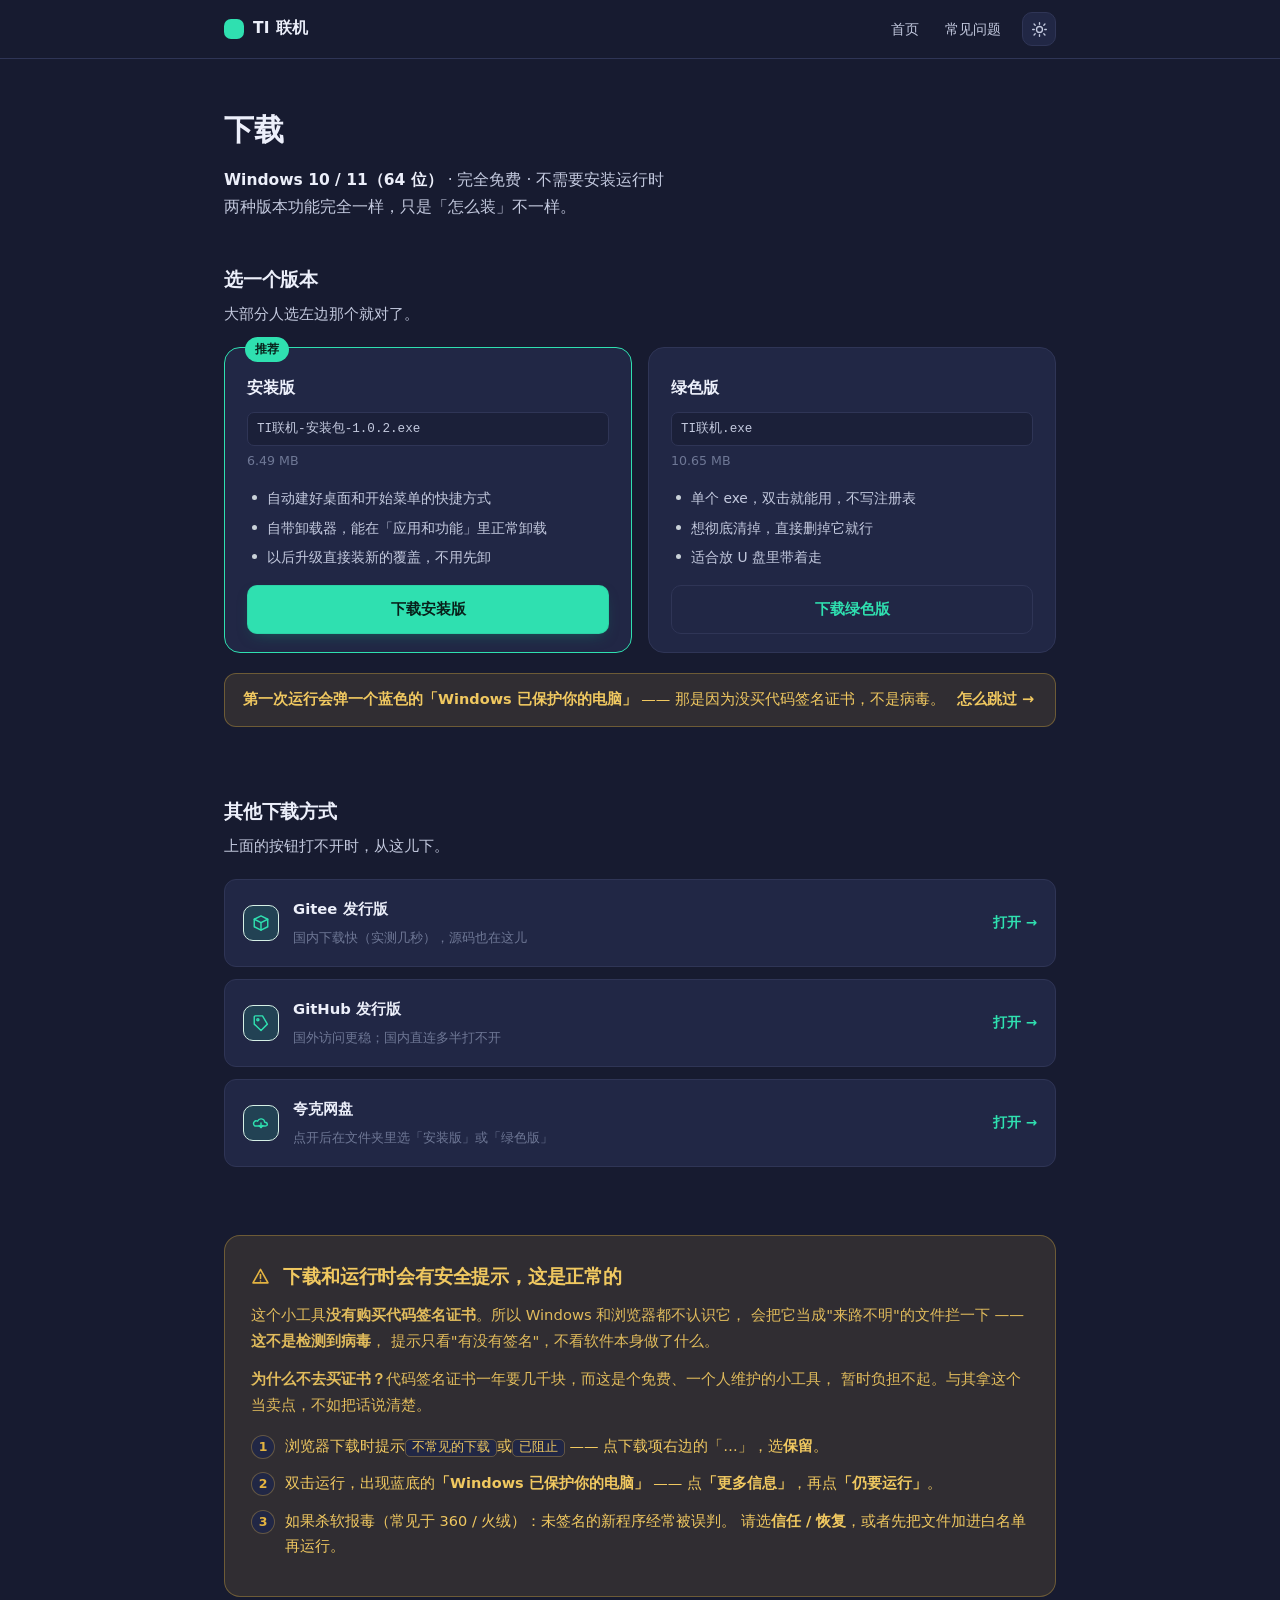
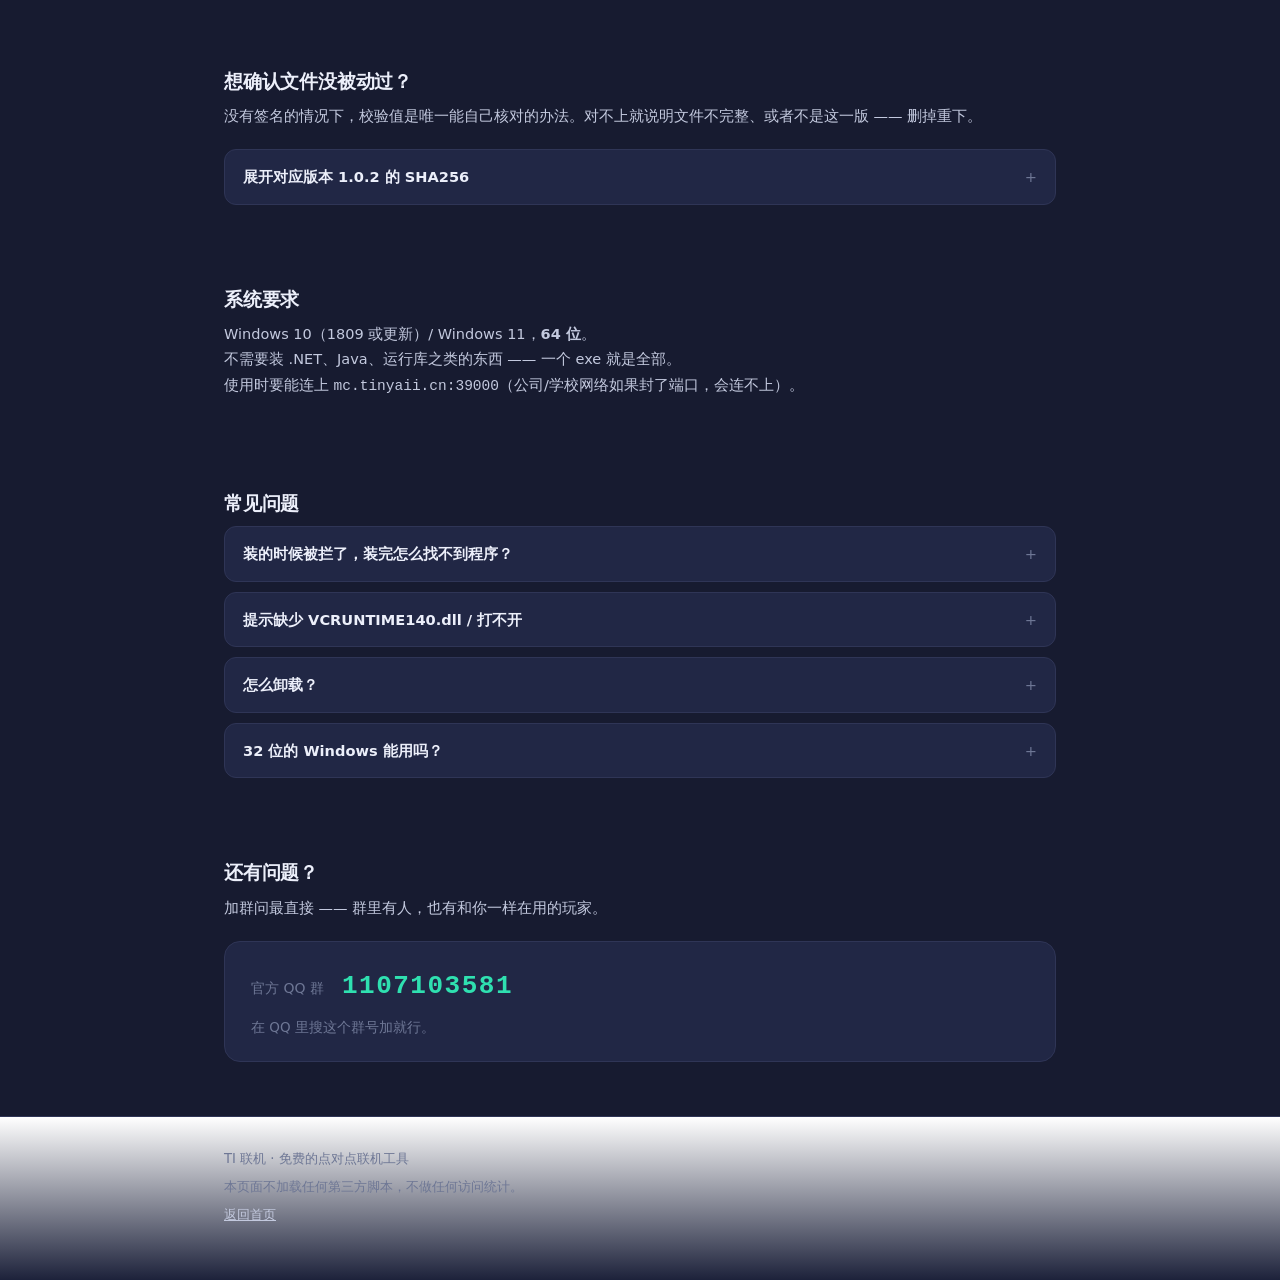
==== commit 650f5ea8: "发版 1.0.2：下载页换版本号与哈希，首页更新日志" ====
--- a/download.html
+++ b/download.html
@@ -18,8 +18,8 @@
     · 配色/排版跟 index.html 是**同一套** —— 改主题色要两个文件一起改 ✗
 
   ⚠️ 硬编码在页面里的东西，换版本时必须一起改：
-    · 版本号 1.0.1、两个文件名、文件大小、SHA256（`<details>` 里那两串）
-    漏一个就会出现"页面上写着 1.0.1，网盘里已经是 1.0.2" ✗
+    · 版本号、两个文件名、文件大小、SHA256（`<details>` 里那两串）
+    漏一个就会出现"页面上写着旧版本号，网盘里已经是新的" ✗
 -->
 
 <script>
@@ -363,7 +363,7 @@
     <div class="vers">
       <div class="ver rec">
         <h3>安装版</h3>
-        <span class="file">TI联机-安装包-1.0.1.exe</span>
+        <span class="file">TI联机-安装包-1.0.2.exe</span>
         <p class="size">6.49 MB</p>
         <ul>
           <li>自动建好桌面和开始菜单的快捷方式</li>
@@ -481,10 +481,10 @@
       删掉重下。
     </p>
     <details>
-      <summary>展开对应版本 1.0.1 的 SHA256</summary>
+      <summary>展开对应版本 1.0.2 的 SHA256</summary>
       <p>Windows 上在文件所在目录打开 PowerShell，运行 <code>Get-FileHash 文件名 -Algorithm SHA256</code>，对比下面这串。</p>
-      <div class="hash"><b>TI联机-安装包-1.0.1.exe</b>fdd2252e1f95b423e06a99f9ffb586bfe91bfaf641354e0be4fe89a34a37d111</div>
-      <div class="hash"><b>TI联机.exe</b>53b8c3d88ed6723e8888b1e3fae2d936b9cba4c4b69ec4c287874492af30a3b7</div>
+      <div class="hash"><b>TI联机-安装包-1.0.2.exe</b>d668a432f4d21492bccea8a96048b933573e82d8e3d69ba80a20413415bd79cd</div>
+      <div class="hash"><b>TI联机.exe</b>375443b1295291f63d7743d3b8ec653397f6afa45221f9c6e02c3dd9fef0bb6d</div>
       <div class="hash"><b>TI联机.zip（夸克网盘里那个）</b>63593ee4fbb7a10e67dfc1f461c02824a3338c90760f5284b59cde1fa22e7f96</div>
     </details>
   </section>
